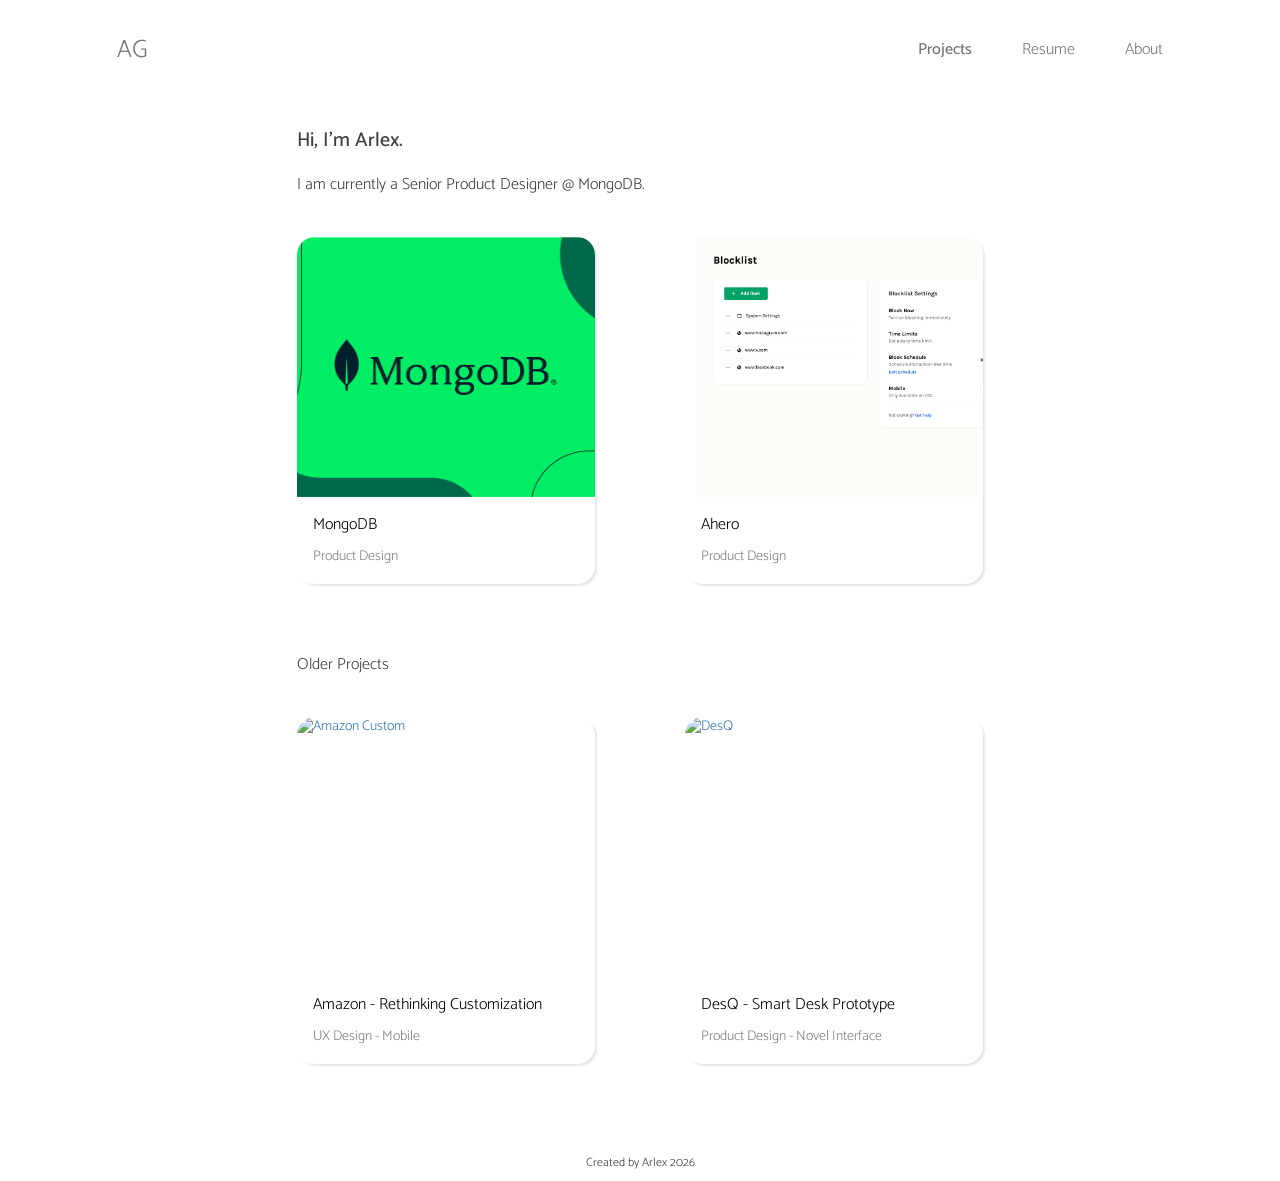
==== index.html @ e4ed925f "new port" ====
<!doctype html>
<html>
  <head>
    <title>Arlex Gole</title>

    <!-- required tags  -->
    <meta charset="utf-8" />
    <meta
      name="viewport"
      content="width=device-width, initial-scale=1, shrink-to-fit=no"
    />

    <!-- bootstrap -->
    <link
      rel="stylesheet"
      href="https://maxcdn.bootstrapcdn.com/bootstrap/3.3.7/css/bootstrap.min.css"
      integrity="sha384-BVYiiSIFeK1dGmJRAkycuHAHRg32OmUcww7on3RYdg4Va+PmSTsz/K68vbdEjh4u"
      crossorigin="anonymous"
    />
    <script
      src="https://code.jquery.com/jquery-3.1.1.min.js"
      integrity="sha256-hVVnYaiADRTO2PzUGmuLJr8BLUSjGIZsDYGmIJLv2b8="
      crossorigin="anonymous"
    ></script>
    <script
      src="https://maxcdn.bootstrapcdn.com/bootstrap/3.3.7/js/bootstrap.min.js"
      integrity="sha384-Tc5IQib027qvyjSMfHjOMaLkfuWVxZxUPnCJA7l2mCWNIpG9mGCD8wGNIcPD7Txa"
      crossorigin="anonymous"
    ></script>

    <!-- fonts -->
    <link
      href="https://fonts.googleapis.com/css?family=Catamaran:300,500"
      rel="stylesheet"
    />

    <!-- style -->
    <link rel="stylesheet" href="styles.css" />

    <!-- css animations -->
    <link href="https://unpkg.com/aos@2.3.1/dist/aos.css" rel="stylesheet" />
    <script src="https://unpkg.com/aos@2.3.1/dist/aos.js"></script>

    <!-- favicon -->
    <link rel="icon" href="images/favicon.png" />
  </head>

  <body>
    <nav class="navbar navbar-default">
      <!--------------- nav bar --------------->
      <div class="container-fluid">
        <div class="navbar-header">
          <button
            type="button"
            class="navbar-toggle collapsed"
            data-toggle="collapse"
            data-target="#bs-example-navbar-collapse-1"
            aria-expanded="false"
          >
            <span class="sr-only">Toggle navigation</span>
            <span class="icon-bar"></span>
            <span class="icon-bar"></span>
            <span class="icon-bar"></span>
          </button>
          <a class="navbar-brand" href="index.html"> AG</a>
        </div>

        <div class="collapse navbar-collapse" id="bs-example-navbar-collapse-1">
          <ul class="nav navbar-nav navbar-right">
            <li>
              <a href="index.html"> <div id="active">Projects</div></a>
            </li>
            <li><a href="resume.pdf" target="_blank"> Resume </a></li>
            <li><a href="about.html"> About </a></li>
          </ul>
        </div>
        <!-- /.navbar-collapse -->
      </div>
    </nav>
    <!--------------- nav bar closing --------------->

    <!--------------- animation container --------------->
    <div data-aos="fade-up" data-aos-duration="1000">
      <!--------------- Introduction --------------->
      <div class="row">
        <div class="col-md-9 col-sm-10 col-xs-12" id="intro">
          <h1>Hi, I'm Arlex.</h1>
          <h2>I am currently a Senior Product Designer @ MongoDB.</h2>
        </div>
      </div>

      <!--------------- Projects --------------->

      <div class="row">
        <!--------------- 1st row --------------->
        <div class="col-md-6 col-sm-6 col-xs-12 nopadding">
          <div class="leftcol">
            <a href="profiler.html">
              <div class="card">
                <img
                  src="images/mongo/mongo.png"
                  class="img-responsive"
                  alt="MongoDB"
                />
                <div class="container1">
                  <p class="caption1">MongoDB</p>
                  <p class="caption2">Product Design</p>
                </div>
              </div>
            </a>
          </div>
        </div>

        <div class="col-md-6 col-sm-6 col-xs-12 nopadding">
          <div class="rightcol">
            <a href="#">
              <div class="card">
                <img
                  src="images/ahero/ahero.png"
                  class="img-responsive"
                  alt="Ahero"
                />
                <div class="container1">
                  <p class="caption1">Ahero</p>
                  <p class="caption2">Product Design</p>
                </div>
              </div>
            </a>
          </div>
        </div>
      </div>

      <div class="row">
        <div class="col-md-12 col-sm-12 col-xs-12">
          <h2 class="older-projects-heading">Older Projects</h2>
        </div>
      </div>

      <div class="row" id="second-row">
        <!--------------- 2nd row --------------->
        <div class="col-md-6 col-sm-6 col-xs-12 nopadding">
          <div class="leftcol">
            <a href="amazon.html">
              <div class="card">
                <img
                  src="images/amazon_cover.jpg"
                  class="img-responsive"
                  alt="Amazon Custom"
                />
                <div class="container1">
                  <p class="caption1">Amazon - Rethinking Customization</p>
                  <p class="caption2">UX Design - Mobile</p>
                </div>
              </div>
            </a>
          </div>
        </div>

        <div class="col-md-6 col-sm-6 col-xs-12 nopadding">
          <div class="rightcol">
            <a href="desq.html">
              <div class="card">
                <img src="images/desq.gif" class="img-responsive" alt="DesQ" />
                <div class="container1">
                  <p class="caption1">DesQ - Smart Desk Prototype</p>
                  <p class="caption2">Product Design - Novel Interface</p>
                </div>
              </div>
            </a>
          </div>
        </div>
      </div>

      <div class="row">
        <div class="col-md-12 col-sm-12 col-xs-12 nopadding">
          <p id="footer">Created by Arlex 2026</p>
        </div>
      </div>
    </div>
    <!--------------- animation container closed --------------->
  </body>

  <script>
    AOS.init();
  </script>
</html>
---- styles.css ----
body{
	font-family: 'Catamaran', sans-serif;
	font-weight: 300;
	height: 100%;
	background-color: white;
	margin-top: 25px;
	color: #3f3f3f;
}

h1{
	margin-top: 20px;
	font-size: 20px;
}

h2{
	margin-top: 20px;
	font-size: 16px;
	font-weight: 300;
	line-height: 25px;
}

#intro{
	font-size: 18px;
	margin-top: 15px;
	max-width: 680px;
	margin-bottom: 30px;
}

.caption1{
	width: 100%;
	text-align: left;
	font-size: 16px;
	margin-top: 15px;
	margin-bottom: 0px;
	color: black;
}

.caption2{
	width: 100%;
	text-align: left;
	font-size: 14px;
	margin-top: 10px;
	margin-bottom: 15px;
	color: gray;
}

p{
	margin-top: 20px;
}


/* ---------------- navigation ----------------  */
.navbar-default {
    background-color: white;
    border: 0;
   	margin-top: 15px;
   	margin-left: 8%;
   	margin-right: 8%;
}

.navbar-default .navbar-brand {
	font-size: 25px;
}

.navbar-default .navbar-nav{
	padding-right: 0px;
}

.navbar-default .navbar-nav>li>a {
	font-size: 16px;
	margin-left: 35px;
	margin-right: 0px;
	padding-right: 0px;
}

.navbar-default .navbar-nav>li>a:hover{
	text-decoration: underline;
    text-decoration-color: #197319;
}

#active{
	font-weight: 500;
}

/* ---------------- navigation done ----------------  */



.row{
	margin-left: 22%;
	margin-right: 22%;
}


.card {
    /* create the card effect */
    box-shadow: 2px 2px 2px 0 rgba(0,0,0,0.1);
    margin: 0px;
    transition: all .2s ease-in-out;
    margin-bottom: 20px;
    border-radius: 18px;
    overflow: hidden;
}

.card > img {
    width: 100%;
    height: 260px;
    object-fit: cover;
}

.card:hover {
    box-shadow: 5px 5px 3px 0 rgba(0,0,0,0.2);
    transform: scale(1.03);
}

.row a:hover{
	text-decoration: none;
}

.container1 {
    padding: 2px 16px;
}

#projects{
	margin-top: 10px;
	margin-bottom: 10px;
}

#about{
	margin-top: 100px;
}

.leftcol{
	padding-right: 30px;
}
.rightcol{
	padding-right: 0px;
	padding-left: 30px;
}

#second-row, #third-row{
	margin-top: 30px;
}

.older-projects-heading{
	margin-top: 48px;
}

#footer{
	margin-top: 70px;
	text-align: center;
	font-size: 12px;
}


/* ---------------- making it responsive ----------------  */
@media only screen and (max-width: 768px) {
	.leftcol{
		padding-right: 0px;
	}
    .rightcol{
        padding-left: 0px;
    }
    .row{
		margin-left: 8%;
		margin-right: 8%;
	}
	.card{
		margin-top: 25px;
	}
}
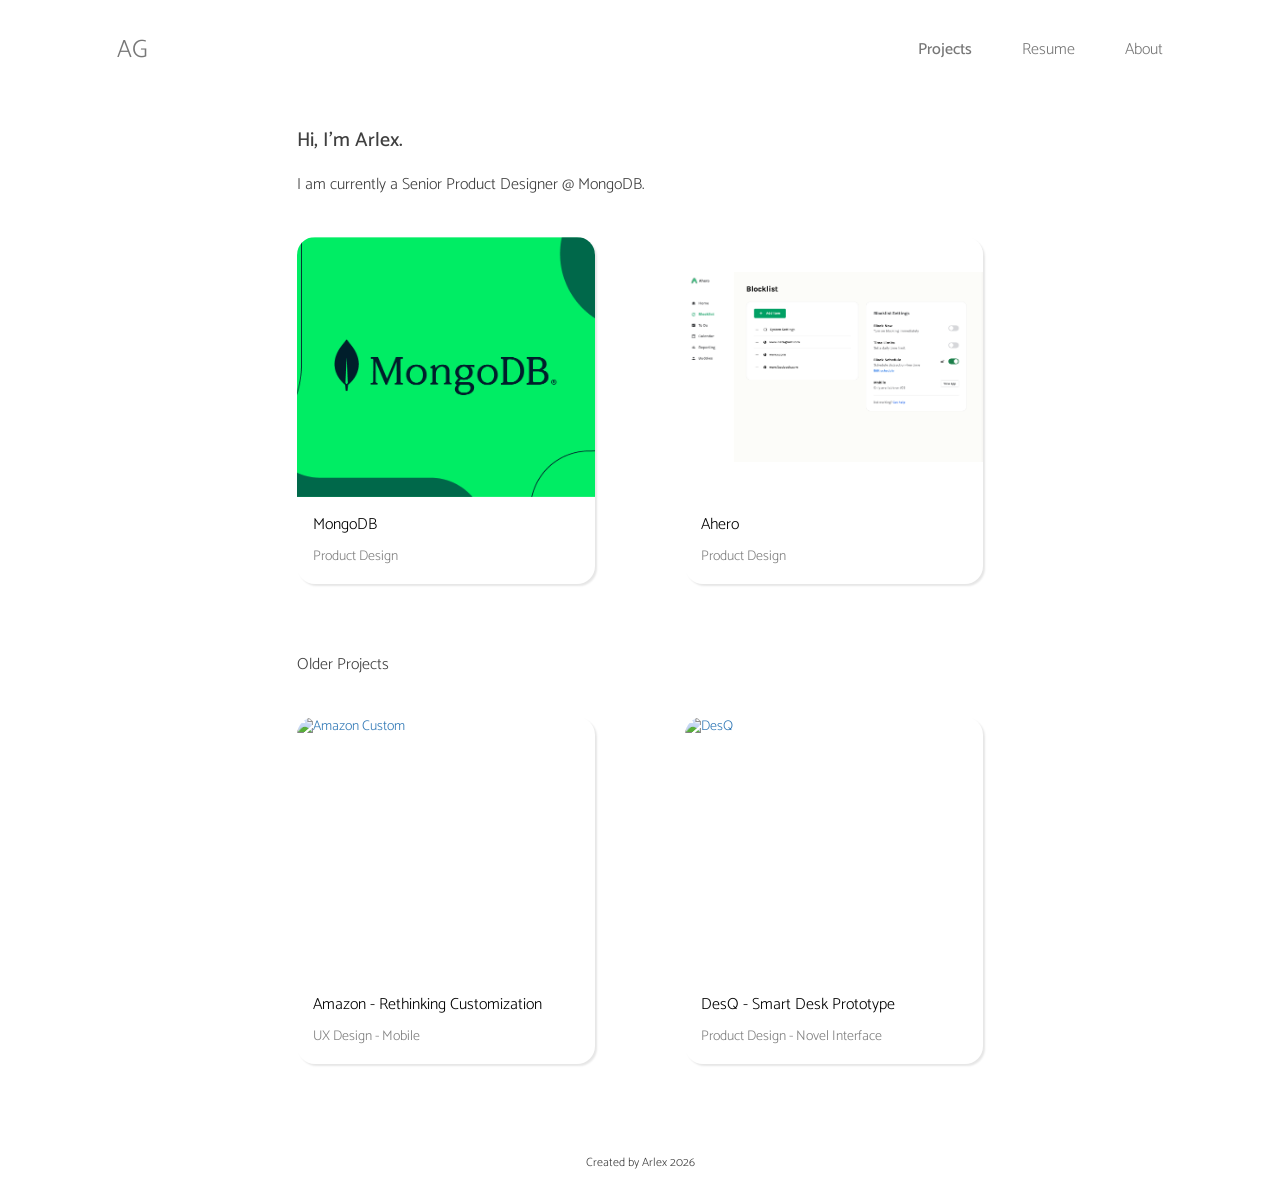
==== commit 2f919fd7: "ahero updates" ====
--- a/index.html
+++ b/index.html
@@ -113,11 +113,11 @@
 
         <div class="col-md-6 col-sm-6 col-xs-12 nopadding">
           <div class="rightcol">
-            <a href="#">
+            <a href="ahero.html">
               <div class="card">
                 <img
                   src="images/ahero/ahero.png"
-                  class="img-responsive"
+                  class="img-responsive ahero-cover"
                   alt="Ahero"
                 />
                 <div class="container1">
--- a/styles.css
+++ b/styles.css
@@ -108,6 +108,11 @@
     object-fit: cover;
 }
 
+.ahero-cover {
+    object-fit: contain !important;
+    background-color: #ffffff;
+}
+
 .card:hover {
     box-shadow: 5px 5px 3px 0 rgba(0,0,0,0.2);
     transform: scale(1.03);
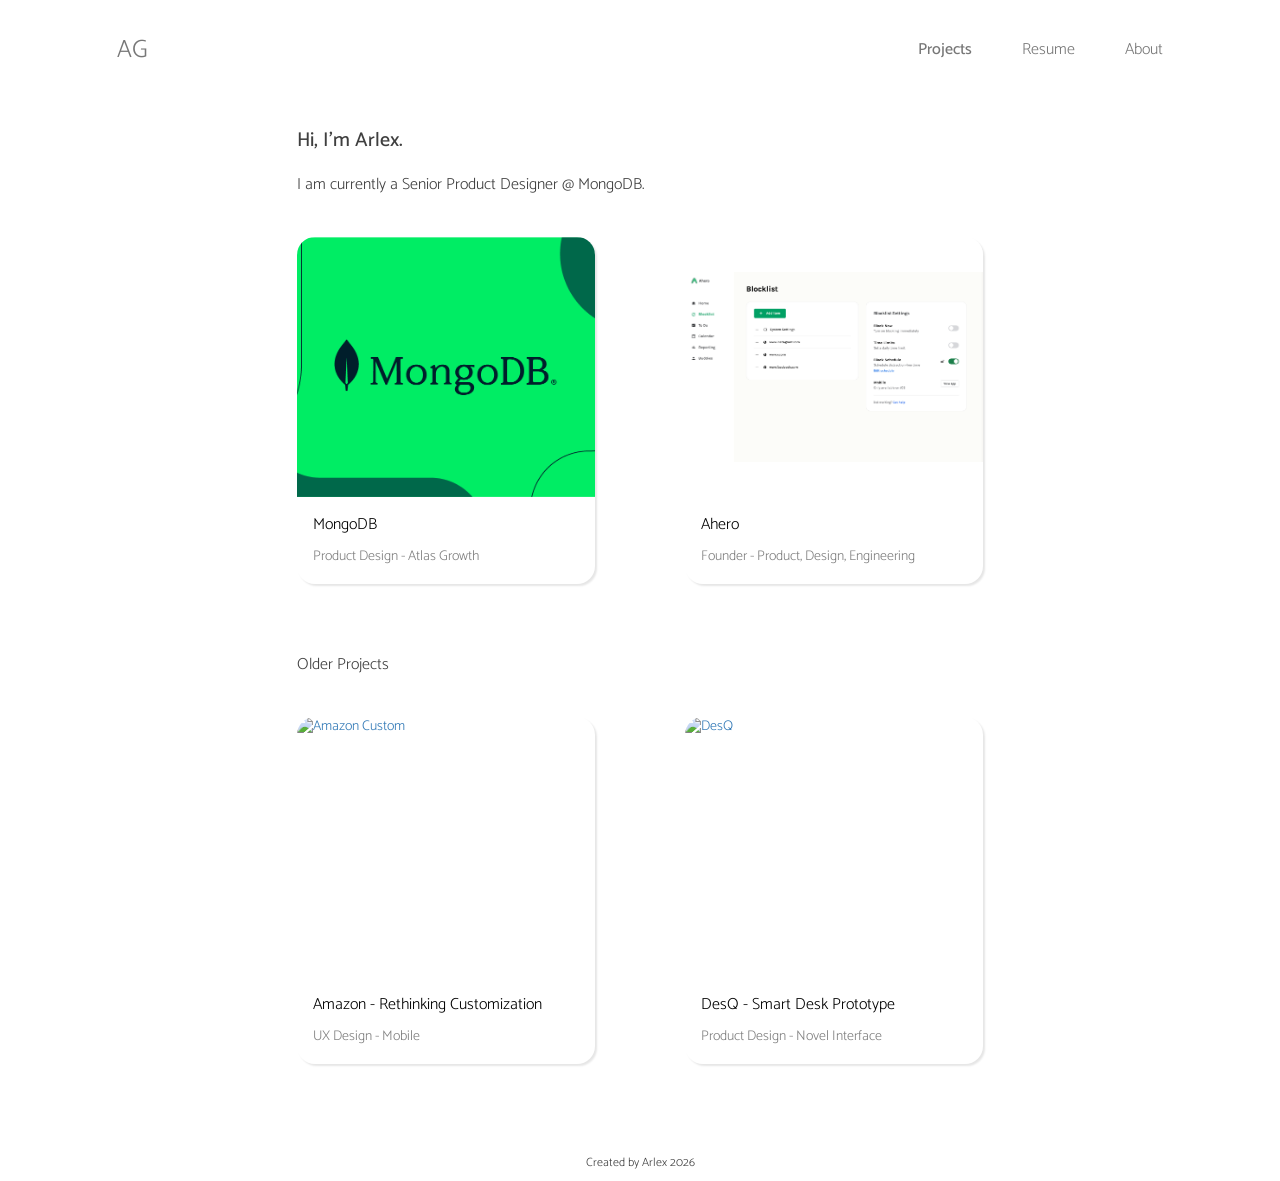
==== commit f8d5ad51: "labels" ====
--- a/index.html
+++ b/index.html
@@ -104,7 +104,7 @@
                 />
                 <div class="container1">
                   <p class="caption1">MongoDB</p>
-                  <p class="caption2">Product Design</p>
+                  <p class="caption2">Product Design - Atlas Growth</p>
                 </div>
               </div>
             </a>
@@ -122,7 +122,7 @@
                 />
                 <div class="container1">
                   <p class="caption1">Ahero</p>
-                  <p class="caption2">Product Design</p>
+                  <p class="caption2">Founder - Product, Design, Engineering</p>
                 </div>
               </div>
             </a>
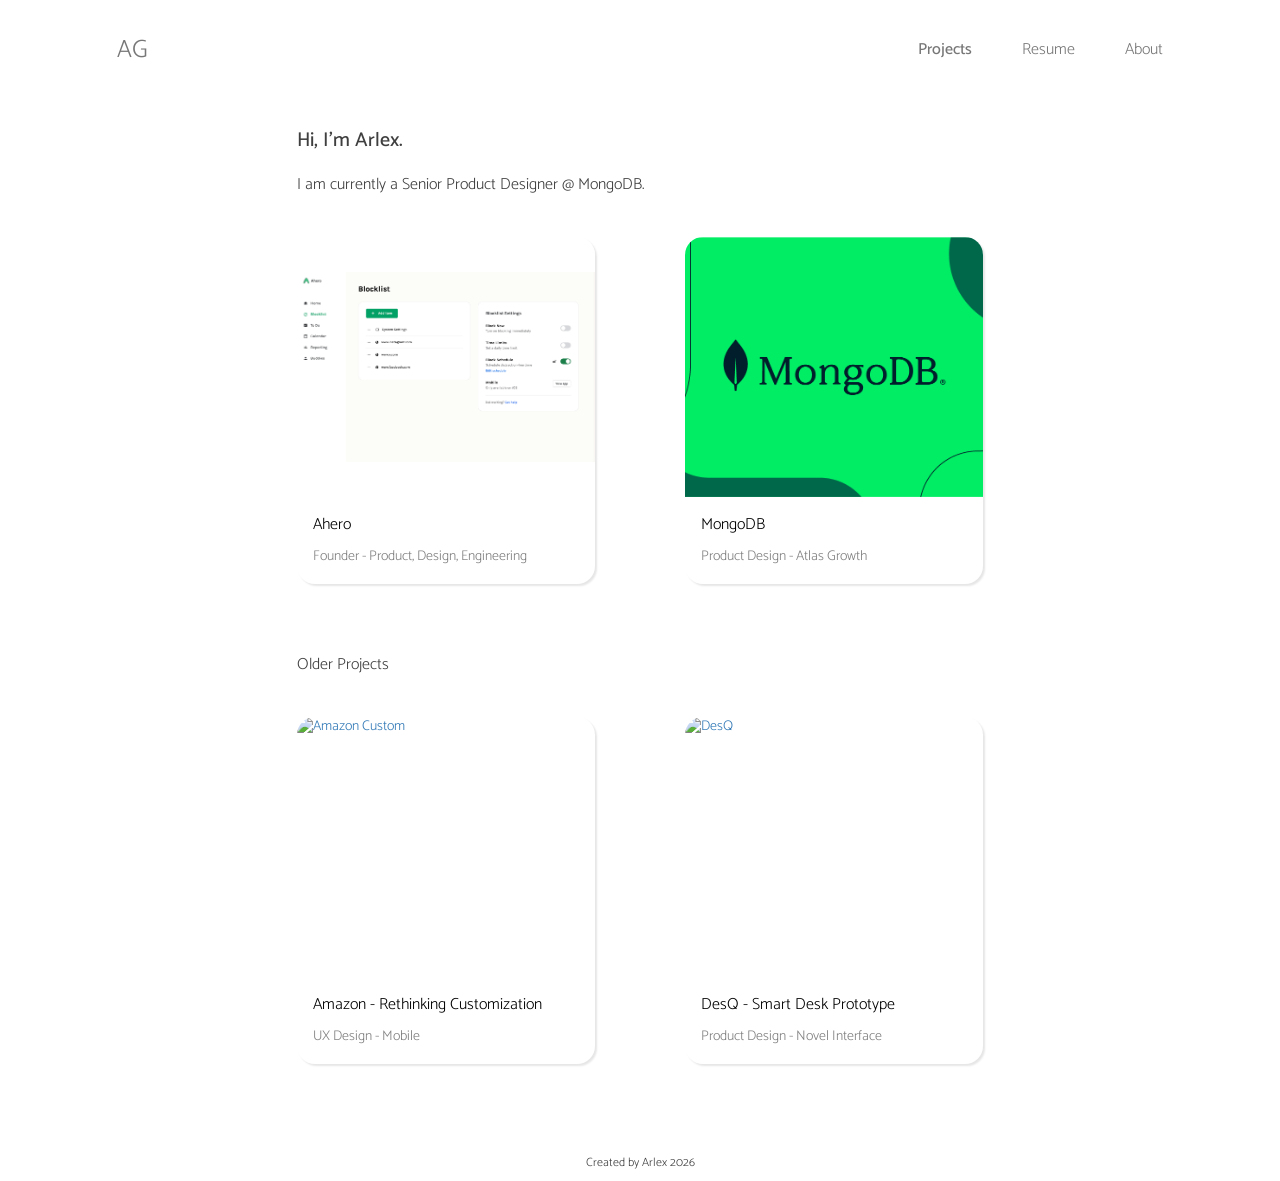
==== commit 45fbd179: "ahero updates" ====
--- a/index.html
+++ b/index.html
@@ -45,7 +45,7 @@
     <link rel="icon" href="images/favicon.png" />
   </head>
 
-  <body>
+  <body id="top">
     <nav class="navbar navbar-default">
       <!--------------- nav bar --------------->
       <div class="container-fluid">
@@ -95,6 +95,24 @@
         <!--------------- 1st row --------------->
         <div class="col-md-6 col-sm-6 col-xs-12 nopadding">
           <div class="leftcol">
+            <a href="ahero.html">
+              <div class="card">
+                <img
+                  src="images/ahero/ahero.png"
+                  class="img-responsive ahero-cover"
+                  alt="Ahero"
+                />
+                <div class="container1">
+                  <p class="caption1">Ahero</p>
+                  <p class="caption2">Founder - Product, Design, Engineering</p>
+                </div>
+              </div>
+            </a>
+          </div>
+        </div>
+
+        <div class="col-md-6 col-sm-6 col-xs-12 nopadding">
+          <div class="rightcol">
             <a href="profiler.html">
               <div class="card">
                 <img
@@ -105,24 +123,6 @@
                 <div class="container1">
                   <p class="caption1">MongoDB</p>
                   <p class="caption2">Product Design - Atlas Growth</p>
-                </div>
-              </div>
-            </a>
-          </div>
-        </div>
-
-        <div class="col-md-6 col-sm-6 col-xs-12 nopadding">
-          <div class="rightcol">
-            <a href="ahero.html">
-              <div class="card">
-                <img
-                  src="images/ahero/ahero.png"
-                  class="img-responsive ahero-cover"
-                  alt="Ahero"
-                />
-                <div class="container1">
-                  <p class="caption1">Ahero</p>
-                  <p class="caption2">Founder - Product, Design, Engineering</p>
                 </div>
               </div>
             </a>
